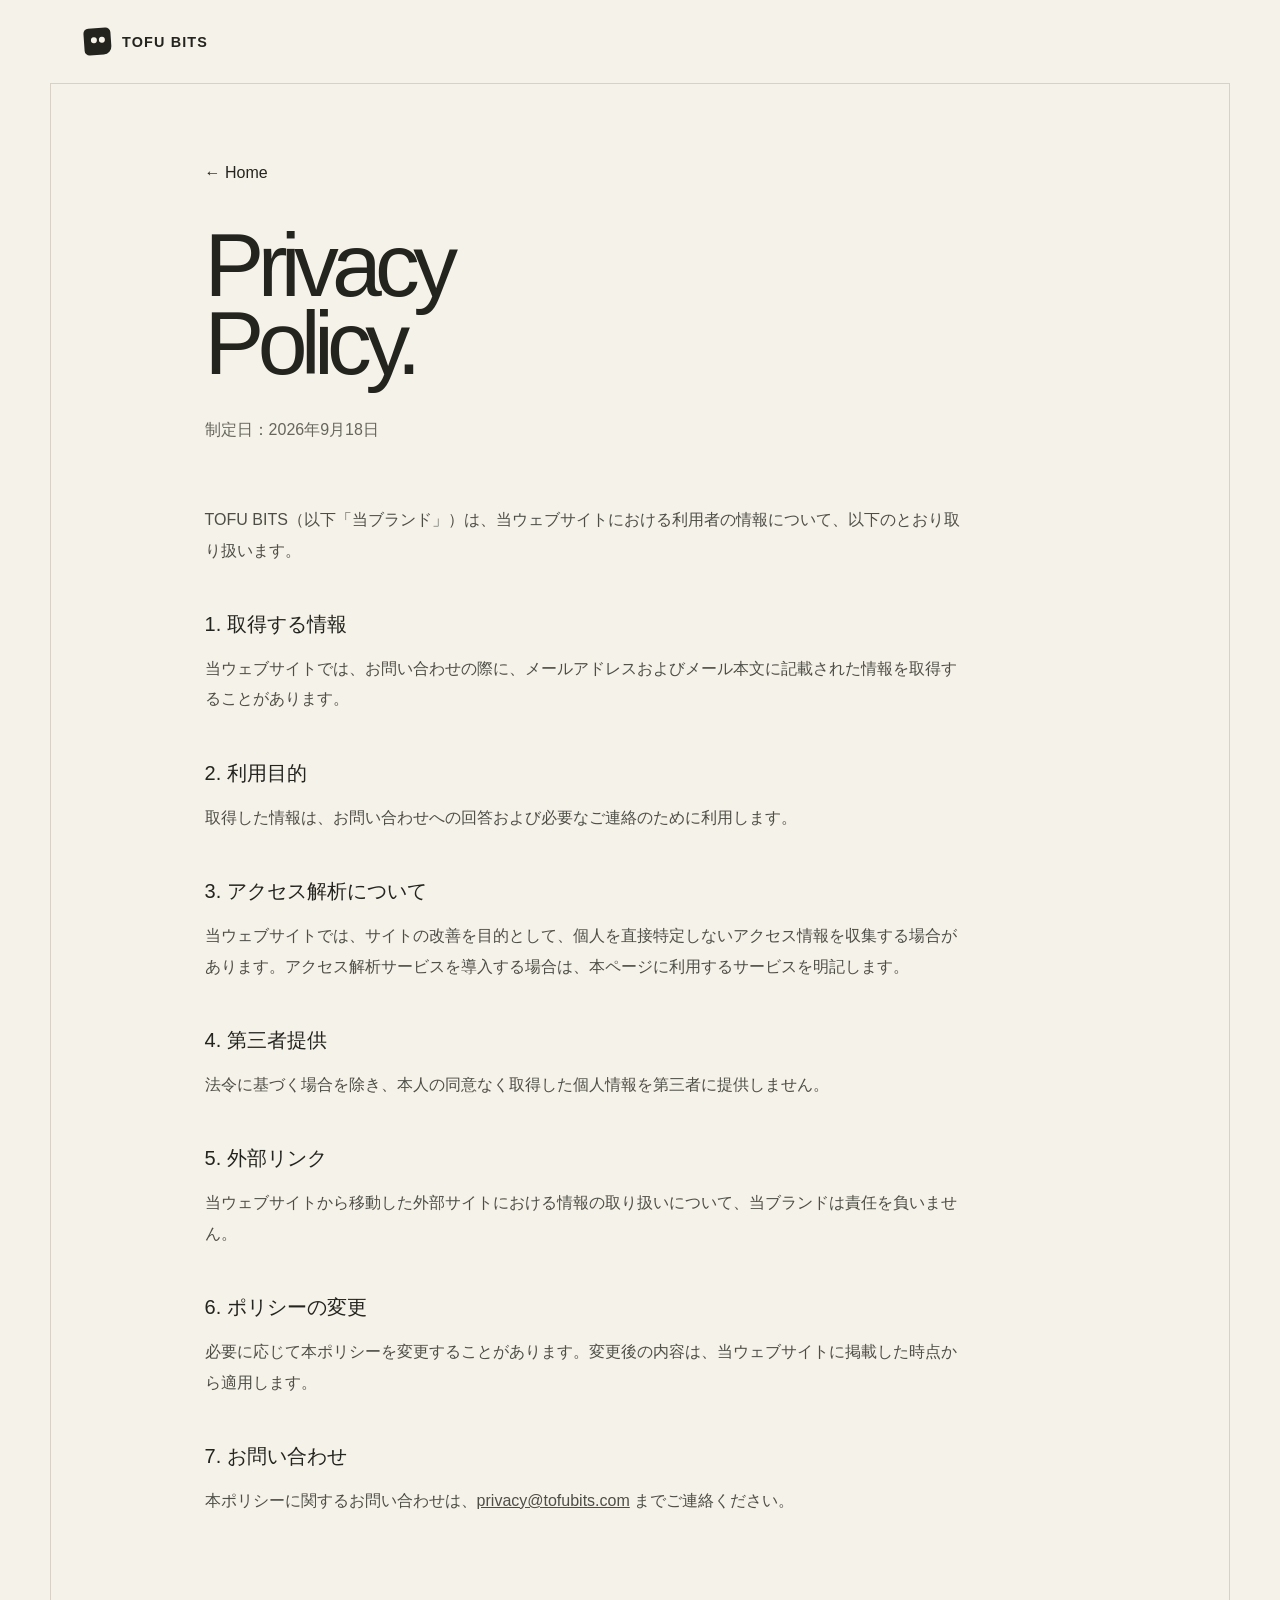
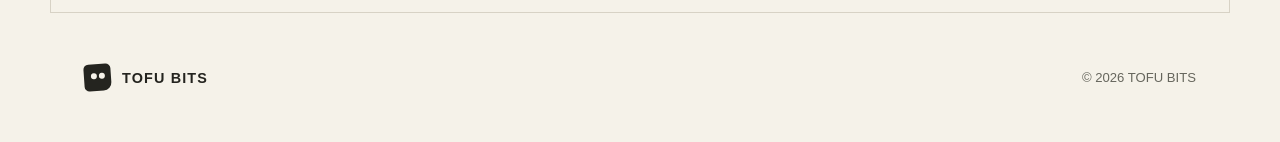
==== privacy/index.html @ 2a734681 "Create TOFU BITS official website" ====
<!doctype html>
<html lang="ja">
<head>
  <meta charset="utf-8">
  <meta name="viewport" content="width=device-width, initial-scale=1">
  <meta name="theme-color" content="#f5f2e9">
  <meta name="description" content="TOFU BITSのプライバシーポリシー">
  <link rel="canonical" href="https://tofubits.com/privacy/">
  <link rel="icon" href="/favicon.svg" type="image/svg+xml">
  <link rel="stylesheet" href="/styles.css">
  <title>Privacy Policy — TOFU BITS</title>
</head>
<body>
  <header class="site-header">
    <a class="brand" href="/"><span class="brand-mark" aria-hidden="true"><span></span></span><span>TOFU BITS</span></a>
  </header>
  <main class="policy-main">
    <article class="policy">
      <a class="back-link" href="/">← Home</a>
      <h1>Privacy<br>Policy.</h1>
      <p class="updated">制定日：2026年9月18日</p>
      <p>TOFU BITS（以下「当ブランド」）は、当ウェブサイトにおける利用者の情報について、以下のとおり取り扱います。</p>
      <h2>1. 取得する情報</h2>
      <p>当ウェブサイトでは、お問い合わせの際に、メールアドレスおよびメール本文に記載された情報を取得することがあります。</p>
      <h2>2. 利用目的</h2>
      <p>取得した情報は、お問い合わせへの回答および必要なご連絡のために利用します。</p>
      <h2>3. アクセス解析について</h2>
      <p>当ウェブサイトでは、サイトの改善を目的として、個人を直接特定しないアクセス情報を収集する場合があります。アクセス解析サービスを導入する場合は、本ページに利用するサービスを明記します。</p>
      <h2>4. 第三者提供</h2>
      <p>法令に基づく場合を除き、本人の同意なく取得した個人情報を第三者に提供しません。</p>
      <h2>5. 外部リンク</h2>
      <p>当ウェブサイトから移動した外部サイトにおける情報の取り扱いについて、当ブランドは責任を負いません。</p>
      <h2>6. ポリシーの変更</h2>
      <p>必要に応じて本ポリシーを変更することがあります。変更後の内容は、当ウェブサイトに掲載した時点から適用します。</p>
      <h2>7. お問い合わせ</h2>
      <p>本ポリシーに関するお問い合わせは、<a href="mailto:privacy@tofubits.com">privacy@tofubits.com</a> までご連絡ください。</p>
    </article>
  </main>
  <footer>
    <a class="brand footer-brand" href="/"><span class="brand-mark" aria-hidden="true"><span></span></span><span>TOFU BITS</span></a>
    <div class="footer-meta"><p>© 2026 TOFU BITS</p></div>
  </footer>
</body>
</html>
---- styles.css ----
:root {
  --ink: #24241f;
  --muted: #66665d;
  --paper: #f5f2e9;
  --card: #fcfaf4;
  --line: #d7d2c5;
  --green: #496b55;
  --lime: #c9e06a;
  --orange: #e99a58;
  --max: 1180px;
}

* { box-sizing: border-box; }
html { scroll-behavior: smooth; }
body {
  margin: 0;
  color: var(--ink);
  background: var(--paper);
  font-family: "Avenir Next", Avenir, "Helvetica Neue", "Hiragino Kaku Gothic ProN", "Yu Gothic", sans-serif;
  -webkit-font-smoothing: antialiased;
}
a { color: inherit; }
.skip-link { position: fixed; left: 1rem; top: -5rem; z-index: 10; background: var(--ink); color: white; padding: .7rem 1rem; }
.skip-link:focus { top: 1rem; }
.site-header, footer {
  max-width: var(--max); margin: auto; padding: 28px 34px;
  display: flex; align-items: center; justify-content: space-between;
}
.brand { display: inline-flex; align-items: center; gap: 11px; text-decoration: none; font-weight: 600; letter-spacing: .08em; font-size: .9rem; }
.brand-mark { position: relative; width: 27px; height: 27px; display: inline-block; background: var(--ink); border-radius: 5px 5px 8px 5px; transform: rotate(-4deg); }
.brand-mark span { position: absolute; width: 6px; height: 6px; border-radius: 50%; background: var(--paper); top: 9px; left: 7px; box-shadow: 8px 0 var(--paper); }
nav { display: flex; gap: 32px; }
nav a, .social-links a, .footer-meta a { font-size: .86rem; text-decoration: none; border-bottom: 1px solid transparent; }
nav a:hover, .social-links a:hover, .footer-meta a:hover { border-color: currentColor; }
main, footer { border-top: 1px solid var(--line); }
main { max-width: var(--max); margin: auto; border-left: 1px solid var(--line); border-right: 1px solid var(--line); }
.hero { min-height: 670px; display: grid; grid-template-columns: 1.05fr .95fr; align-items: center; padding: 80px 7.5%; overflow: hidden; }
.eyebrow, .section-number, .status { text-transform: uppercase; letter-spacing: .14em; font-size: .72rem; font-weight: 600; }
.eyebrow { color: var(--green); margin-bottom: 24px; }
h1 { font-size: clamp(4rem, 8vw, 7.5rem); line-height: .87; letter-spacing: -.075em; margin: 0; font-weight: 500; }
h1 span { color: var(--green); }
.hero-ja { font-family: "Hiragino Kaku Gothic ProN", "Yu Gothic", sans-serif; font-size: clamp(1.15rem, 2vw, 1.5rem); line-height: 1.8; margin: 38px 0; }
.text-link { display: inline-flex; gap: 14px; text-decoration: none; border-bottom: 1px solid var(--ink); padding-bottom: 5px; font-size: .9rem; }
.hero-object { width: min(34vw, 390px); aspect-ratio: 1; position: relative; margin: auto; transform: rotate(-5deg); }
.cube-face { position: absolute; }
.face-front { width: 71%; height: 66%; left: 14%; top: 27%; background: var(--card); border: 2px solid var(--ink); border-radius: 7% 6% 15% 8%; box-shadow: 14px 19px 0 rgba(36,36,31,.09); z-index: 2; }
.face-front i { position: absolute; width: 8%; aspect-ratio: 1; background: var(--ink); border-radius: 50%; top: 40%; }
.face-front i:nth-child(1) { left: 25%; }
.face-front i:nth-child(2) { left: 46%; transform: scale(.55); background: var(--orange); }
.face-front i:nth-child(3) { right: 25%; }
.face-top { width: 72%; height: 23%; top: 8%; left: 5%; background: var(--lime); clip-path: polygon(16% 100%, 0 46%, 82% 0, 100% 42%); }
.face-side { width: 24%; height: 66%; right: 1%; top: 18%; background: var(--orange); clip-path: polygon(0 14%, 100% 0, 92% 85%, 0 100%); }
.orbit { position: absolute; border: 1px solid var(--green); border-radius: 50%; }
.orbit-one { inset: -8% -5% 3% -6%; transform: rotate(31deg); }
.orbit-two { inset: 9% -18% 8% 7%; transform: rotate(-37deg); border-color: var(--orange); }
.section { border-top: 1px solid var(--line); padding: 100px 7.5%; }
.section-heading { display: grid; grid-template-columns: 80px 1fr 1.5fr; gap: 25px; align-items: baseline; margin-bottom: 56px; }
.section-number { color: var(--orange); }
h2 { font-size: clamp(2rem, 4vw, 3.6rem); letter-spacing: -.05em; margin: 0; font-weight: 500; }
.section-heading > p:last-child { color: var(--muted); line-height: 1.8; max-width: 430px; }
.app-list { display: grid; gap: 14px; margin-left: 105px; }
.app-card { display: grid; grid-template-columns: 104px 1fr auto; gap: 30px; align-items: center; background: var(--card); border: 1px solid var(--line); border-radius: 14px; padding: 24px; transition: transform .2s ease, box-shadow .2s ease; }
.app-card:hover { transform: translateY(-3px); box-shadow: 0 12px 30px rgba(36,36,31,.07); }
.app-icon { width: 104px; height: 104px; border-radius: 24px; display: grid; place-items: center; }
.icon-last { background: var(--green); color: var(--paper); font-size: 3rem; font-weight: 500; }
.icon-map { background: #e5d9c8; position: relative; overflow: hidden; }
.icon-map span { position: absolute; width: 44px; height: 105px; border: 2px solid var(--ink); transform: rotate(25deg); }
.icon-map span:nth-child(1) { left: -9px; top: 17px; }
.icon-map span:nth-child(2) { left: 34px; top: -11px; background: var(--lime); }
.icon-map span:nth-child(3) { right: -17px; top: 10px; background: var(--orange); }
.status { margin: 0 0 8px; color: var(--green); }
.status span { display: inline-block; width: 7px; height: 7px; background: var(--lime); border-radius: 50%; margin-right: 7px; }
.status.development { color: #9a5c31; }
.status.development span { background: var(--orange); }
.app-info h3 { font-family: "Hiragino Kaku Gothic ProN", "Yu Gothic", sans-serif; margin: 0 0 8px; font-size: 1.45rem; font-weight: 600; }
.app-info > p:last-child { color: var(--muted); margin: 0; line-height: 1.7; }
.card-arrow { font-size: 1.4rem; align-self: start; }
.about { background: var(--green); color: var(--paper); }
.about .section-number { color: var(--lime); }
.about-copy { margin-left: calc(80px + 25px); display: grid; grid-template-columns: 1fr 1fr; gap: 20px 65px; }
.about-copy .lead { grid-row: span 2; margin: 0; font-family: "Hiragino Kaku Gothic ProN", "Yu Gothic", sans-serif; font-size: clamp(2rem, 4vw, 3.5rem); line-height: 1.5; letter-spacing: -.04em; }
.about-copy p:not(.lead) { margin: 5px 0; line-height: 2; color: #e6e7dd; }
.contact-content { margin-left: calc(80px + 25px); }
.contact-content > p { color: var(--muted); }
.email-link { display: inline-flex; gap: 20px; margin: 22px 0 55px; font-size: clamp(2rem, 5vw, 4.5rem); letter-spacing: -.05em; text-decoration-thickness: 1px; text-underline-offset: 8px; }
.social-links { display: flex; gap: 30px; }
footer { min-height: 130px; }
.footer-meta { display: flex; align-items: center; gap: 28px; color: var(--muted); font-size: .82rem; }
.footer-meta p { margin: 0; }
.mobile-only { display: none; }

.policy-main { padding: 80px 12%; }
.policy { max-width: 760px; }
.policy h1 { font-size: clamp(3rem, 7vw, 6rem); margin-bottom: 32px; }
.policy .updated { color: var(--muted); margin-bottom: 60px; }
.policy h2 { font-family: "Hiragino Kaku Gothic ProN", "Yu Gothic", sans-serif; font-size: 1.25rem; letter-spacing: 0; margin: 45px 0 14px; }
.policy p, .policy li { line-height: 1.9; color: #4e4e47; }
.back-link { display: inline-block; margin-bottom: 45px; text-decoration: none; }

@media (max-width: 760px) {
  .site-header { padding: 20px; }
  nav { gap: 16px; }
  nav a:nth-child(2) { display: none; }
  main { border-left: 0; border-right: 0; }
  .hero { min-height: 730px; grid-template-columns: 1fr; padding: 70px 24px 35px; }
  .hero-copy { z-index: 2; }
  h1 { font-size: clamp(3.8rem, 19vw, 6rem); }
  .hero-object { width: 250px; margin-top: 30px; }
  .mobile-only { display: block; }
  .section { padding: 75px 24px; }
  .section-heading { grid-template-columns: 46px 1fr; gap: 10px; margin-bottom: 38px; }
  .section-heading > p:last-child { grid-column: 2; margin-top: 3px; }
  .app-list, .about-copy, .contact-content { margin-left: 0; }
  .app-card { grid-template-columns: 74px 1fr; gap: 17px; padding: 17px; }
  .app-icon { width: 74px; height: 74px; border-radius: 18px; }
  .app-info > p:last-child { font-size: .87rem; }
  .card-arrow { display: none; }
  .about-copy { grid-template-columns: 1fr; }
  .about-copy .lead { grid-row: auto; margin-bottom: 25px; }
  .email-link { font-size: clamp(1.55rem, 7.7vw, 2.4rem); }
  footer { align-items: flex-start; padding: 27px 20px; }
  .footer-meta { align-items: flex-end; flex-direction: column; gap: 10px; }
  .policy-main { padding: 60px 24px; }
}

@media (prefers-reduced-motion: reduce) {
  html { scroll-behavior: auto; }
  *, *::before, *::after { transition: none !important; }
}
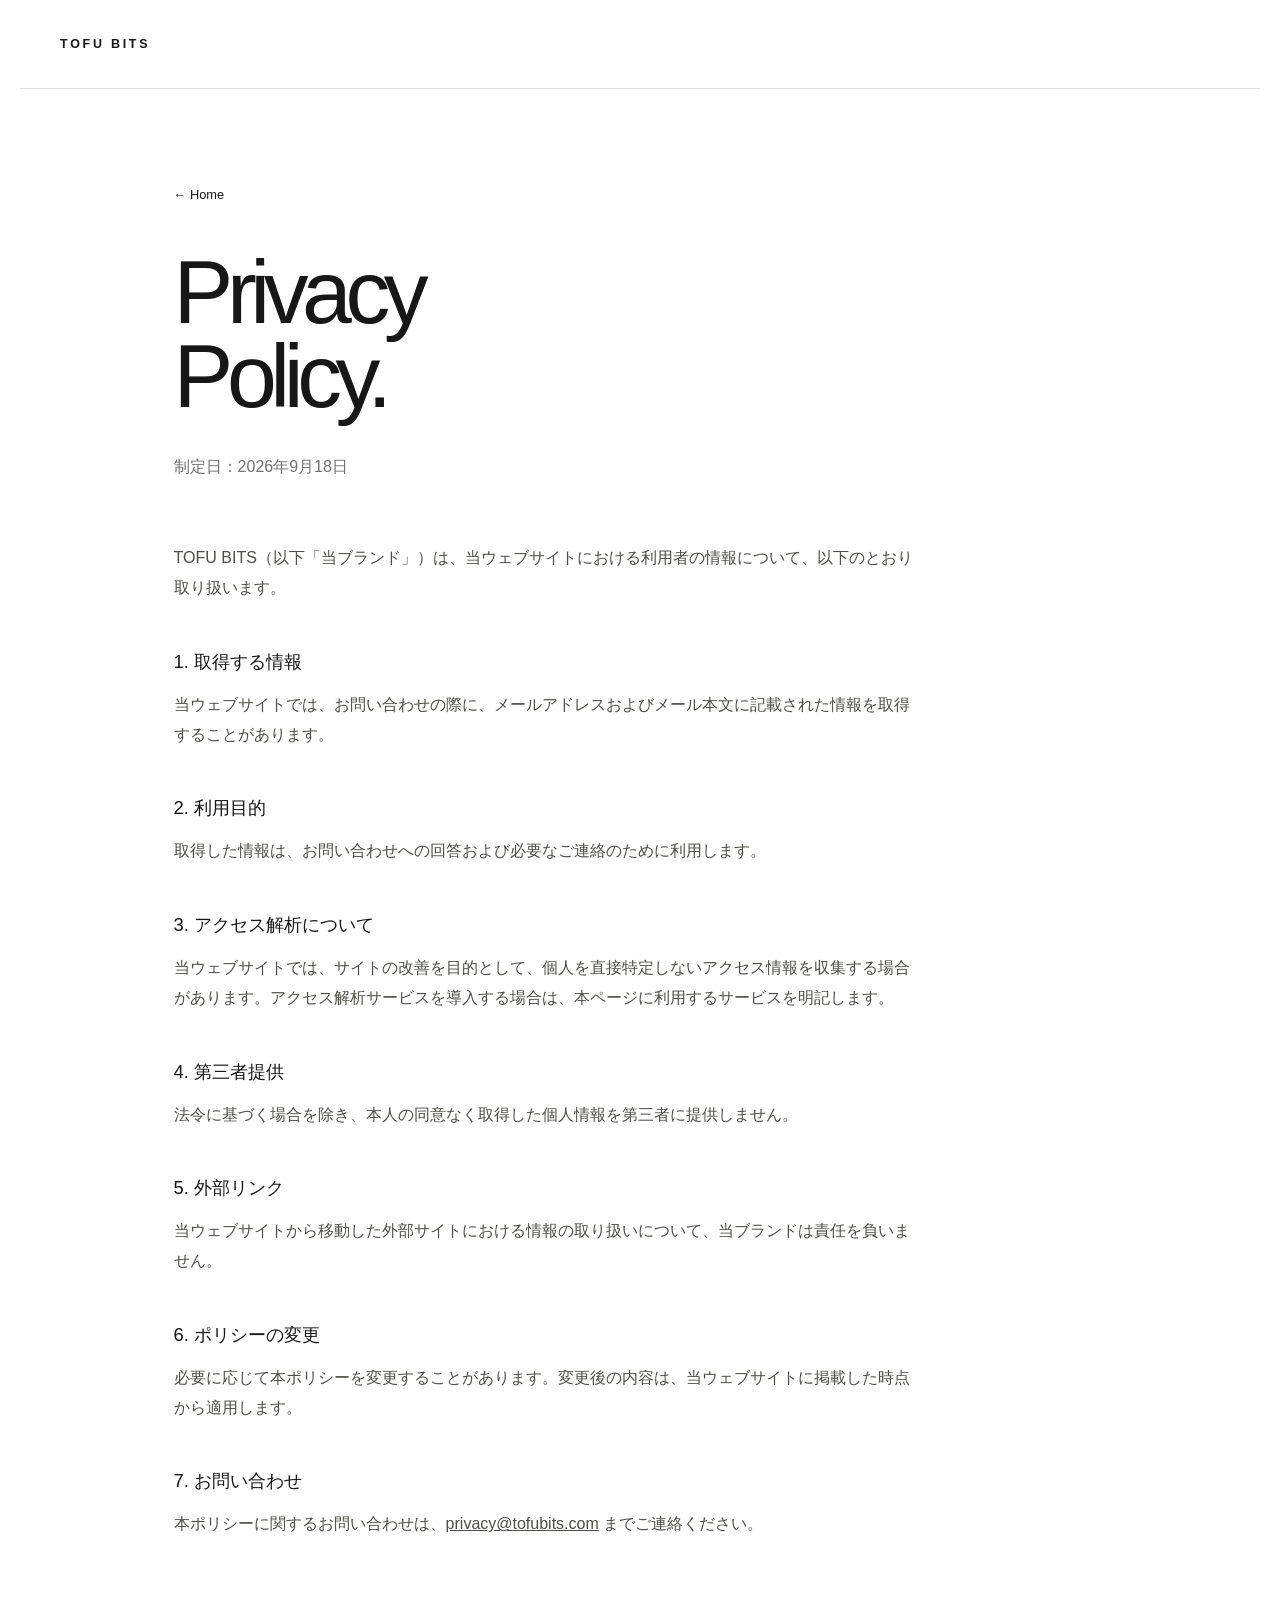
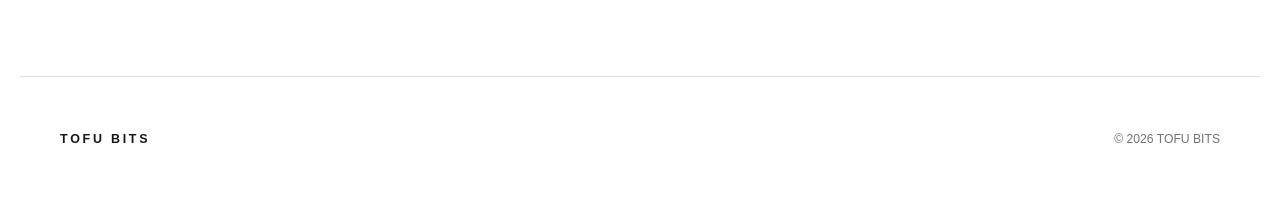
==== commit 92b50aa3: "Refine site visual design" ====
--- a/privacy/index.html
+++ b/privacy/index.html
@@ -3,7 +3,7 @@
 <head>
   <meta charset="utf-8">
   <meta name="viewport" content="width=device-width, initial-scale=1">
-  <meta name="theme-color" content="#f5f2e9">
+  <meta name="theme-color" content="#ffffff">
   <meta name="description" content="TOFU BITSのプライバシーポリシー">
   <link rel="canonical" href="https://tofubits.com/privacy/">
   <link rel="icon" href="/favicon.svg" type="image/svg+xml">
@@ -12,7 +12,7 @@
 </head>
 <body>
   <header class="site-header">
-    <a class="brand" href="/"><span class="brand-mark" aria-hidden="true"><span></span></span><span>TOFU BITS</span></a>
+    <a class="brand" href="/"><span>TOFU BITS</span></a>
   </header>
   <main class="policy-main">
     <article class="policy">
@@ -37,7 +37,7 @@
     </article>
   </main>
   <footer>
-    <a class="brand footer-brand" href="/"><span class="brand-mark" aria-hidden="true"><span></span></span><span>TOFU BITS</span></a>
+    <a class="brand footer-brand" href="/"><span>TOFU BITS</span></a>
     <div class="footer-meta"><p>© 2026 TOFU BITS</p></div>
   </footer>
 </body>
--- a/styles.css
+++ b/styles.css
@@ -1,129 +1,80 @@
-:root {
-  --ink: #24241f;
-  --muted: #66665d;
-  --paper: #f5f2e9;
-  --card: #fcfaf4;
-  --line: #d7d2c5;
-  --green: #496b55;
-  --lime: #c9e06a;
-  --orange: #e99a58;
-  --max: 1180px;
+:root { --ink:#171717; --muted:#717171; --paper:#fff; --soft:#f6f6f4; --line:#dededb; --accent:#33483b; --max:1240px; }
+* { box-sizing:border-box; }
+html { scroll-behavior:smooth; }
+body { margin:0; color:var(--ink); background:var(--paper); font-family:"Helvetica Neue",Helvetica,Arial,"Hiragino Kaku Gothic ProN","Yu Gothic",sans-serif; -webkit-font-smoothing:antialiased; font-feature-settings:"palt" 1; }
+a { color:inherit; }
+.skip-link { position:fixed; left:1rem; top:-5rem; z-index:10; padding:.7rem 1rem; color:#fff; background:var(--ink); }
+.skip-link:focus { top:1rem; }
+.site-header, footer { max-width:var(--max); margin:auto; padding:30px 40px; display:flex; align-items:center; justify-content:space-between; }
+.site-header { min-height:88px; }
+.brand { display:inline-flex; text-decoration:none; font-size:.78rem; font-weight:600; letter-spacing:.22em; }
+nav { display:flex; gap:34px; }
+nav a, .social-links a, .footer-meta a { color:#303030; font-size:.78rem; text-decoration:none; border-bottom:1px solid transparent; }
+nav a:hover, .social-links a:hover, .footer-meta a:hover { border-color:currentColor; }
+main, footer { border-top:1px solid var(--line); }
+main { max-width:var(--max); margin:auto; }
+.hero { min-height:min(760px,calc(100vh - 88px)); display:grid; grid-template-columns:minmax(0,1fr) auto; align-items:end; gap:60px; padding:110px 7.5% 74px; }
+.hero-copy { align-self:center; }
+.eyebrow, .section-number, .status, .app-index { text-transform:uppercase; letter-spacing:.16em; font-size:.66rem; font-weight:500; }
+.eyebrow { margin:0 0 32px; color:var(--muted); }
+h1 { max-width:900px; margin:0; font-size:clamp(4rem,8.2vw,7.4rem); font-weight:400; line-height:.94; letter-spacing:-.072em; }
+h1 span { color:var(--accent); }
+.hero-ja { max-width:32em; margin:38px 0 44px; font-size:clamp(1rem,1.35vw,1.18rem); line-height:1.9; letter-spacing:.04em; white-space:nowrap; }
+.text-link { display:inline-flex; gap:16px; padding-bottom:5px; font-size:.78rem; text-decoration:none; border-bottom:1px solid var(--ink); }
+.hero-note { margin:0; color:var(--muted); font-size:.68rem; line-height:1.7; letter-spacing:.04em; white-space:nowrap; }
+.section { padding:112px 7.5%; border-top:1px solid var(--line); }
+.section-heading { display:grid; grid-template-columns:70px 1fr 1.4fr; gap:28px; align-items:baseline; margin-bottom:70px; }
+.section-number { color:var(--muted); }
+h2 { margin:0; font-size:clamp(2rem,3.7vw,3.1rem); font-weight:400; letter-spacing:-.045em; }
+.section-heading>p:last-child { max-width:400px; margin:0; color:var(--muted); font-size:.92rem; line-height:1.9; }
+.app-list { margin-left:98px; border-top:1px solid var(--ink); }
+.app-card { display:grid; grid-template-columns:60px 1fr auto; gap:24px; align-items:start; padding:34px 0 36px; border-bottom:1px solid var(--line); }
+.app-index { margin:7px 0 0; color:var(--muted); }
+.status { margin:0 0 14px; color:var(--accent); }
+.status span { display:inline-block; width:5px; height:5px; margin:0 8px 1px 0; border-radius:50%; background:var(--accent); }
+.status.development { color:#806d54; }
+.status.development span { background:#806d54; }
+.app-info h3 { margin:0 0 12px; font-size:1.42rem; font-weight:500; letter-spacing:.015em; }
+.app-info>p:last-child { max-width:560px; margin:0; color:var(--muted); font-size:.9rem; line-height:1.8; }
+.card-arrow { margin-top:2px; font-size:1rem; }
+.about { background:var(--soft); }
+.about-copy { margin-left:98px; display:grid; grid-template-columns:1.08fr 1fr; gap:24px 80px; }
+.about-copy .lead { grid-row:span 2; margin:0; font-size:clamp(1.55rem,2.7vw,2.2rem); font-weight:400; line-height:1.65; letter-spacing:-.025em; }
+.about-copy p:not(.lead) { max-width:440px; margin:2px 0; color:#555; font-size:.92rem; line-height:2; }
+.contact-content { margin-left:98px; }
+.contact-content>p { color:var(--muted); font-size:.9rem; }
+.email-link { display:inline-flex; gap:20px; margin:26px 0 64px; font-size:clamp(2rem,5.2vw,4.5rem); font-weight:300; letter-spacing:-.055em; text-decoration-thickness:1px; text-underline-offset:9px; }
+.social-links { display:flex; gap:32px; }
+footer { min-height:126px; }
+.footer-meta { display:flex; align-items:center; gap:28px; color:var(--muted); font-size:.76rem; }
+.footer-meta p { margin:0; }
+.policy-main { padding:96px 12% 120px; }
+.policy { max-width:740px; }
+.policy h1 { margin-bottom:34px; font-size:clamp(3rem,7vw,6rem); }
+.policy .updated { margin-bottom:60px; color:var(--muted); }
+.policy h2 { margin:45px 0 14px; font-size:1.15rem; font-weight:500; letter-spacing:0; }
+.policy p, .policy li { color:#4e4e4a; line-height:1.9; }
+.back-link { display:inline-block; margin-bottom:48px; font-size:.8rem; text-decoration:none; }
+@media (max-width:760px) {
+  .site-header { min-height:72px; padding:20px 22px; }
+  nav { gap:18px; }
+  nav a:nth-child(2) { display:none; }
+  .hero { min-height:calc(100svh - 72px); grid-template-columns:1fr; align-content:space-between; gap:60px; padding:86px 24px 34px; }
+  h1 { font-size:clamp(3.35rem,16vw,5rem); line-height:.96; }
+  .hero-ja { margin:30px 0 38px; font-size:.96rem; white-space:normal; }
+  .hero-note { justify-self:end; text-align:right; }
+  .section { padding:78px 24px; }
+  .section-heading { grid-template-columns:42px 1fr; gap:10px; margin-bottom:46px; }
+  .section-heading>p:last-child { grid-column:2; margin-top:8px; }
+  .app-list, .about-copy, .contact-content { margin-left:0; }
+  .app-card { grid-template-columns:34px 1fr auto; gap:12px; padding:28px 0; }
+  .app-info h3 { font-size:1.23rem; }
+  .app-info>p:last-child { font-size:.84rem; }
+  .about-copy { grid-template-columns:1fr; gap:24px; }
+  .about-copy .lead { grid-row:auto; margin-bottom:14px; font-size:clamp(1.4rem,6vw,1.8rem); }
+  .email-link { max-width:100%; margin-bottom:54px; font-size:clamp(1.48rem,7.4vw,2.2rem); overflow-wrap:anywhere; }
+  footer { align-items:flex-start; padding:28px 22px; }
+  .footer-meta { align-items:flex-end; flex-direction:column; gap:10px; }
+  .policy-main { padding:64px 24px 90px; }
 }
-
-* { box-sizing: border-box; }
-html { scroll-behavior: smooth; }
-body {
-  margin: 0;
-  color: var(--ink);
-  background: var(--paper);
-  font-family: "Avenir Next", Avenir, "Helvetica Neue", "Hiragino Kaku Gothic ProN", "Yu Gothic", sans-serif;
-  -webkit-font-smoothing: antialiased;
-}
-a { color: inherit; }
-.skip-link { position: fixed; left: 1rem; top: -5rem; z-index: 10; background: var(--ink); color: white; padding: .7rem 1rem; }
-.skip-link:focus { top: 1rem; }
-.site-header, footer {
-  max-width: var(--max); margin: auto; padding: 28px 34px;
-  display: flex; align-items: center; justify-content: space-between;
-}
-.brand { display: inline-flex; align-items: center; gap: 11px; text-decoration: none; font-weight: 600; letter-spacing: .08em; font-size: .9rem; }
-.brand-mark { position: relative; width: 27px; height: 27px; display: inline-block; background: var(--ink); border-radius: 5px 5px 8px 5px; transform: rotate(-4deg); }
-.brand-mark span { position: absolute; width: 6px; height: 6px; border-radius: 50%; background: var(--paper); top: 9px; left: 7px; box-shadow: 8px 0 var(--paper); }
-nav { display: flex; gap: 32px; }
-nav a, .social-links a, .footer-meta a { font-size: .86rem; text-decoration: none; border-bottom: 1px solid transparent; }
-nav a:hover, .social-links a:hover, .footer-meta a:hover { border-color: currentColor; }
-main, footer { border-top: 1px solid var(--line); }
-main { max-width: var(--max); margin: auto; border-left: 1px solid var(--line); border-right: 1px solid var(--line); }
-.hero { min-height: 670px; display: grid; grid-template-columns: 1.05fr .95fr; align-items: center; padding: 80px 7.5%; overflow: hidden; }
-.eyebrow, .section-number, .status { text-transform: uppercase; letter-spacing: .14em; font-size: .72rem; font-weight: 600; }
-.eyebrow { color: var(--green); margin-bottom: 24px; }
-h1 { font-size: clamp(4rem, 8vw, 7.5rem); line-height: .87; letter-spacing: -.075em; margin: 0; font-weight: 500; }
-h1 span { color: var(--green); }
-.hero-ja { font-family: "Hiragino Kaku Gothic ProN", "Yu Gothic", sans-serif; font-size: clamp(1.15rem, 2vw, 1.5rem); line-height: 1.8; margin: 38px 0; }
-.text-link { display: inline-flex; gap: 14px; text-decoration: none; border-bottom: 1px solid var(--ink); padding-bottom: 5px; font-size: .9rem; }
-.hero-object { width: min(34vw, 390px); aspect-ratio: 1; position: relative; margin: auto; transform: rotate(-5deg); }
-.cube-face { position: absolute; }
-.face-front { width: 71%; height: 66%; left: 14%; top: 27%; background: var(--card); border: 2px solid var(--ink); border-radius: 7% 6% 15% 8%; box-shadow: 14px 19px 0 rgba(36,36,31,.09); z-index: 2; }
-.face-front i { position: absolute; width: 8%; aspect-ratio: 1; background: var(--ink); border-radius: 50%; top: 40%; }
-.face-front i:nth-child(1) { left: 25%; }
-.face-front i:nth-child(2) { left: 46%; transform: scale(.55); background: var(--orange); }
-.face-front i:nth-child(3) { right: 25%; }
-.face-top { width: 72%; height: 23%; top: 8%; left: 5%; background: var(--lime); clip-path: polygon(16% 100%, 0 46%, 82% 0, 100% 42%); }
-.face-side { width: 24%; height: 66%; right: 1%; top: 18%; background: var(--orange); clip-path: polygon(0 14%, 100% 0, 92% 85%, 0 100%); }
-.orbit { position: absolute; border: 1px solid var(--green); border-radius: 50%; }
-.orbit-one { inset: -8% -5% 3% -6%; transform: rotate(31deg); }
-.orbit-two { inset: 9% -18% 8% 7%; transform: rotate(-37deg); border-color: var(--orange); }
-.section { border-top: 1px solid var(--line); padding: 100px 7.5%; }
-.section-heading { display: grid; grid-template-columns: 80px 1fr 1.5fr; gap: 25px; align-items: baseline; margin-bottom: 56px; }
-.section-number { color: var(--orange); }
-h2 { font-size: clamp(2rem, 4vw, 3.6rem); letter-spacing: -.05em; margin: 0; font-weight: 500; }
-.section-heading > p:last-child { color: var(--muted); line-height: 1.8; max-width: 430px; }
-.app-list { display: grid; gap: 14px; margin-left: 105px; }
-.app-card { display: grid; grid-template-columns: 104px 1fr auto; gap: 30px; align-items: center; background: var(--card); border: 1px solid var(--line); border-radius: 14px; padding: 24px; transition: transform .2s ease, box-shadow .2s ease; }
-.app-card:hover { transform: translateY(-3px); box-shadow: 0 12px 30px rgba(36,36,31,.07); }
-.app-icon { width: 104px; height: 104px; border-radius: 24px; display: grid; place-items: center; }
-.icon-last { background: var(--green); color: var(--paper); font-size: 3rem; font-weight: 500; }
-.icon-map { background: #e5d9c8; position: relative; overflow: hidden; }
-.icon-map span { position: absolute; width: 44px; height: 105px; border: 2px solid var(--ink); transform: rotate(25deg); }
-.icon-map span:nth-child(1) { left: -9px; top: 17px; }
-.icon-map span:nth-child(2) { left: 34px; top: -11px; background: var(--lime); }
-.icon-map span:nth-child(3) { right: -17px; top: 10px; background: var(--orange); }
-.status { margin: 0 0 8px; color: var(--green); }
-.status span { display: inline-block; width: 7px; height: 7px; background: var(--lime); border-radius: 50%; margin-right: 7px; }
-.status.development { color: #9a5c31; }
-.status.development span { background: var(--orange); }
-.app-info h3 { font-family: "Hiragino Kaku Gothic ProN", "Yu Gothic", sans-serif; margin: 0 0 8px; font-size: 1.45rem; font-weight: 600; }
-.app-info > p:last-child { color: var(--muted); margin: 0; line-height: 1.7; }
-.card-arrow { font-size: 1.4rem; align-self: start; }
-.about { background: var(--green); color: var(--paper); }
-.about .section-number { color: var(--lime); }
-.about-copy { margin-left: calc(80px + 25px); display: grid; grid-template-columns: 1fr 1fr; gap: 20px 65px; }
-.about-copy .lead { grid-row: span 2; margin: 0; font-family: "Hiragino Kaku Gothic ProN", "Yu Gothic", sans-serif; font-size: clamp(2rem, 4vw, 3.5rem); line-height: 1.5; letter-spacing: -.04em; }
-.about-copy p:not(.lead) { margin: 5px 0; line-height: 2; color: #e6e7dd; }
-.contact-content { margin-left: calc(80px + 25px); }
-.contact-content > p { color: var(--muted); }
-.email-link { display: inline-flex; gap: 20px; margin: 22px 0 55px; font-size: clamp(2rem, 5vw, 4.5rem); letter-spacing: -.05em; text-decoration-thickness: 1px; text-underline-offset: 8px; }
-.social-links { display: flex; gap: 30px; }
-footer { min-height: 130px; }
-.footer-meta { display: flex; align-items: center; gap: 28px; color: var(--muted); font-size: .82rem; }
-.footer-meta p { margin: 0; }
-.mobile-only { display: none; }
-
-.policy-main { padding: 80px 12%; }
-.policy { max-width: 760px; }
-.policy h1 { font-size: clamp(3rem, 7vw, 6rem); margin-bottom: 32px; }
-.policy .updated { color: var(--muted); margin-bottom: 60px; }
-.policy h2 { font-family: "Hiragino Kaku Gothic ProN", "Yu Gothic", sans-serif; font-size: 1.25rem; letter-spacing: 0; margin: 45px 0 14px; }
-.policy p, .policy li { line-height: 1.9; color: #4e4e47; }
-.back-link { display: inline-block; margin-bottom: 45px; text-decoration: none; }
-
-@media (max-width: 760px) {
-  .site-header { padding: 20px; }
-  nav { gap: 16px; }
-  nav a:nth-child(2) { display: none; }
-  main { border-left: 0; border-right: 0; }
-  .hero { min-height: 730px; grid-template-columns: 1fr; padding: 70px 24px 35px; }
-  .hero-copy { z-index: 2; }
-  h1 { font-size: clamp(3.8rem, 19vw, 6rem); }
-  .hero-object { width: 250px; margin-top: 30px; }
-  .mobile-only { display: block; }
-  .section { padding: 75px 24px; }
-  .section-heading { grid-template-columns: 46px 1fr; gap: 10px; margin-bottom: 38px; }
-  .section-heading > p:last-child { grid-column: 2; margin-top: 3px; }
-  .app-list, .about-copy, .contact-content { margin-left: 0; }
-  .app-card { grid-template-columns: 74px 1fr; gap: 17px; padding: 17px; }
-  .app-icon { width: 74px; height: 74px; border-radius: 18px; }
-  .app-info > p:last-child { font-size: .87rem; }
-  .card-arrow { display: none; }
-  .about-copy { grid-template-columns: 1fr; }
-  .about-copy .lead { grid-row: auto; margin-bottom: 25px; }
-  .email-link { font-size: clamp(1.55rem, 7.7vw, 2.4rem); }
-  footer { align-items: flex-start; padding: 27px 20px; }
-  .footer-meta { align-items: flex-end; flex-direction: column; gap: 10px; }
-  .policy-main { padding: 60px 24px; }
-}
-
-@media (prefers-reduced-motion: reduce) {
-  html { scroll-behavior: auto; }
-  *, *::before, *::after { transition: none !important; }
-}
+@media (prefers-reduced-motion:reduce) { html { scroll-behavior:auto; } *,*::before,*::after { transition:none!important; } }
